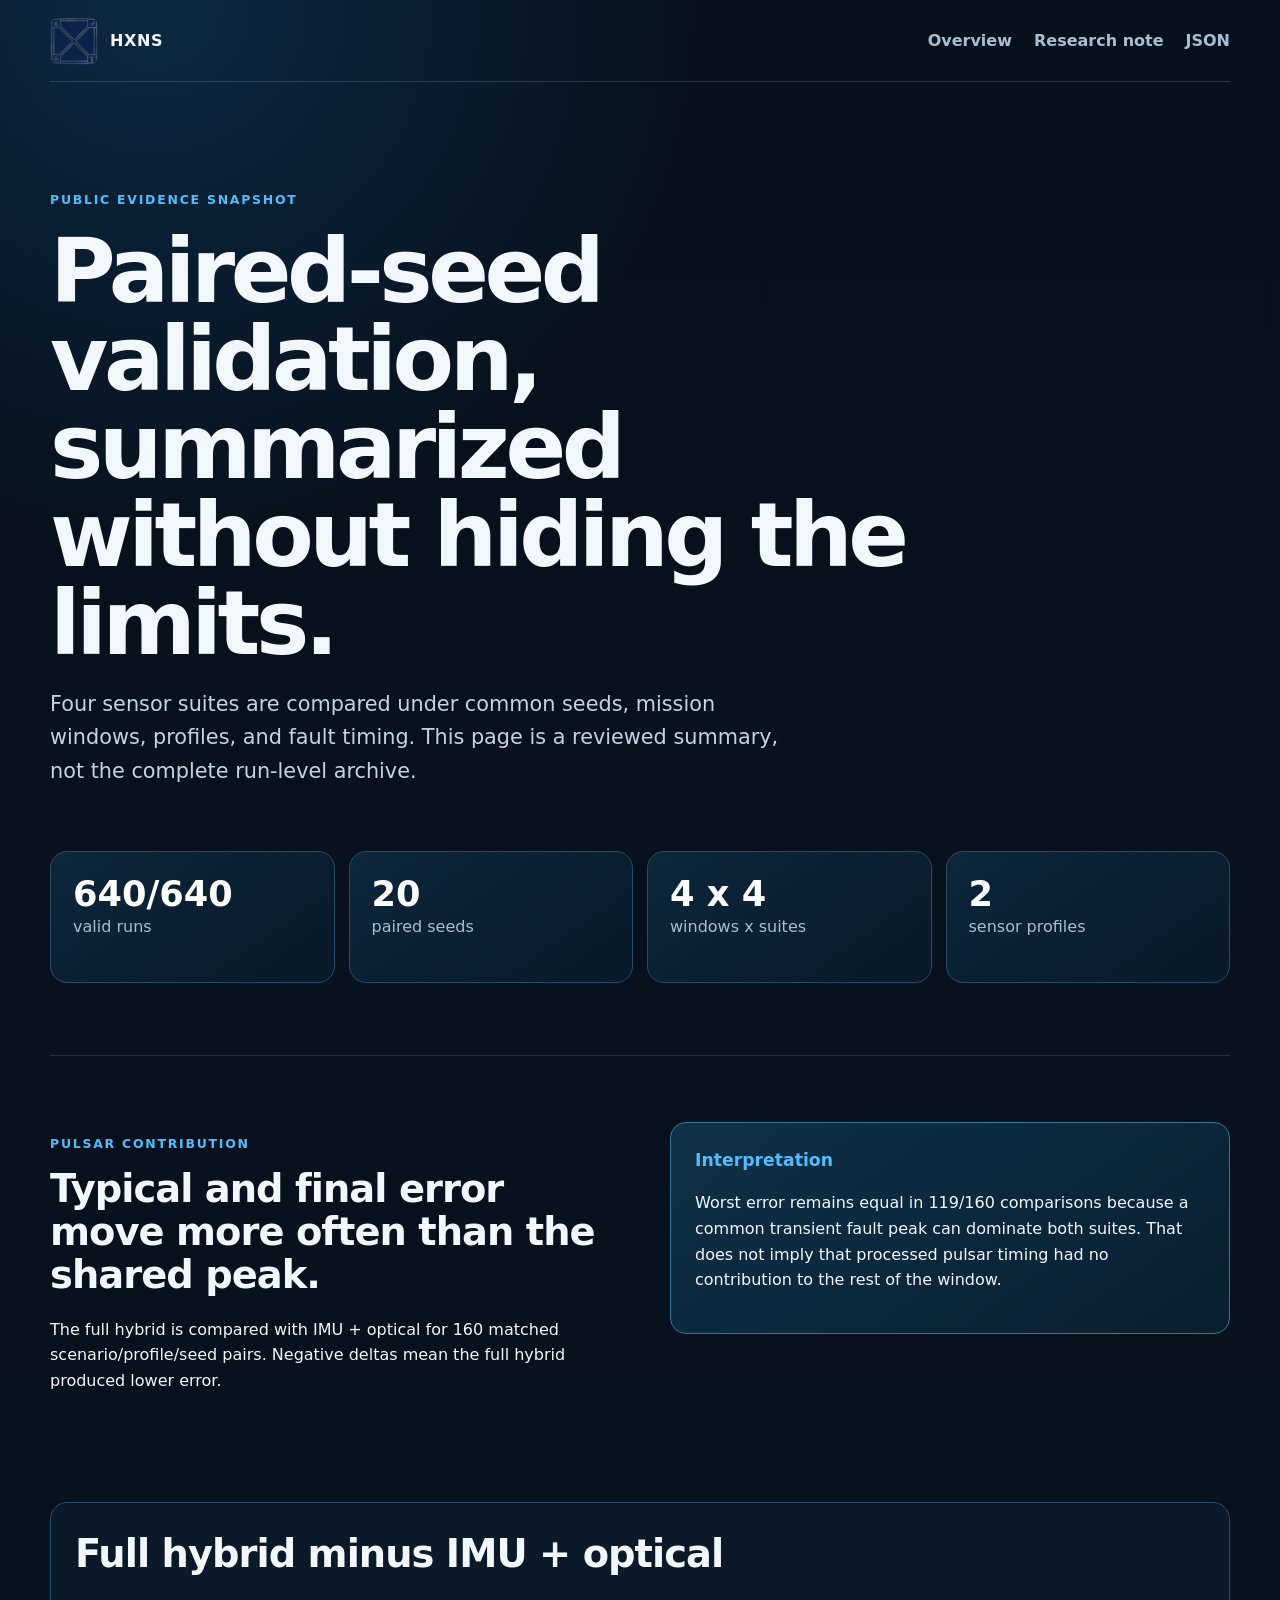
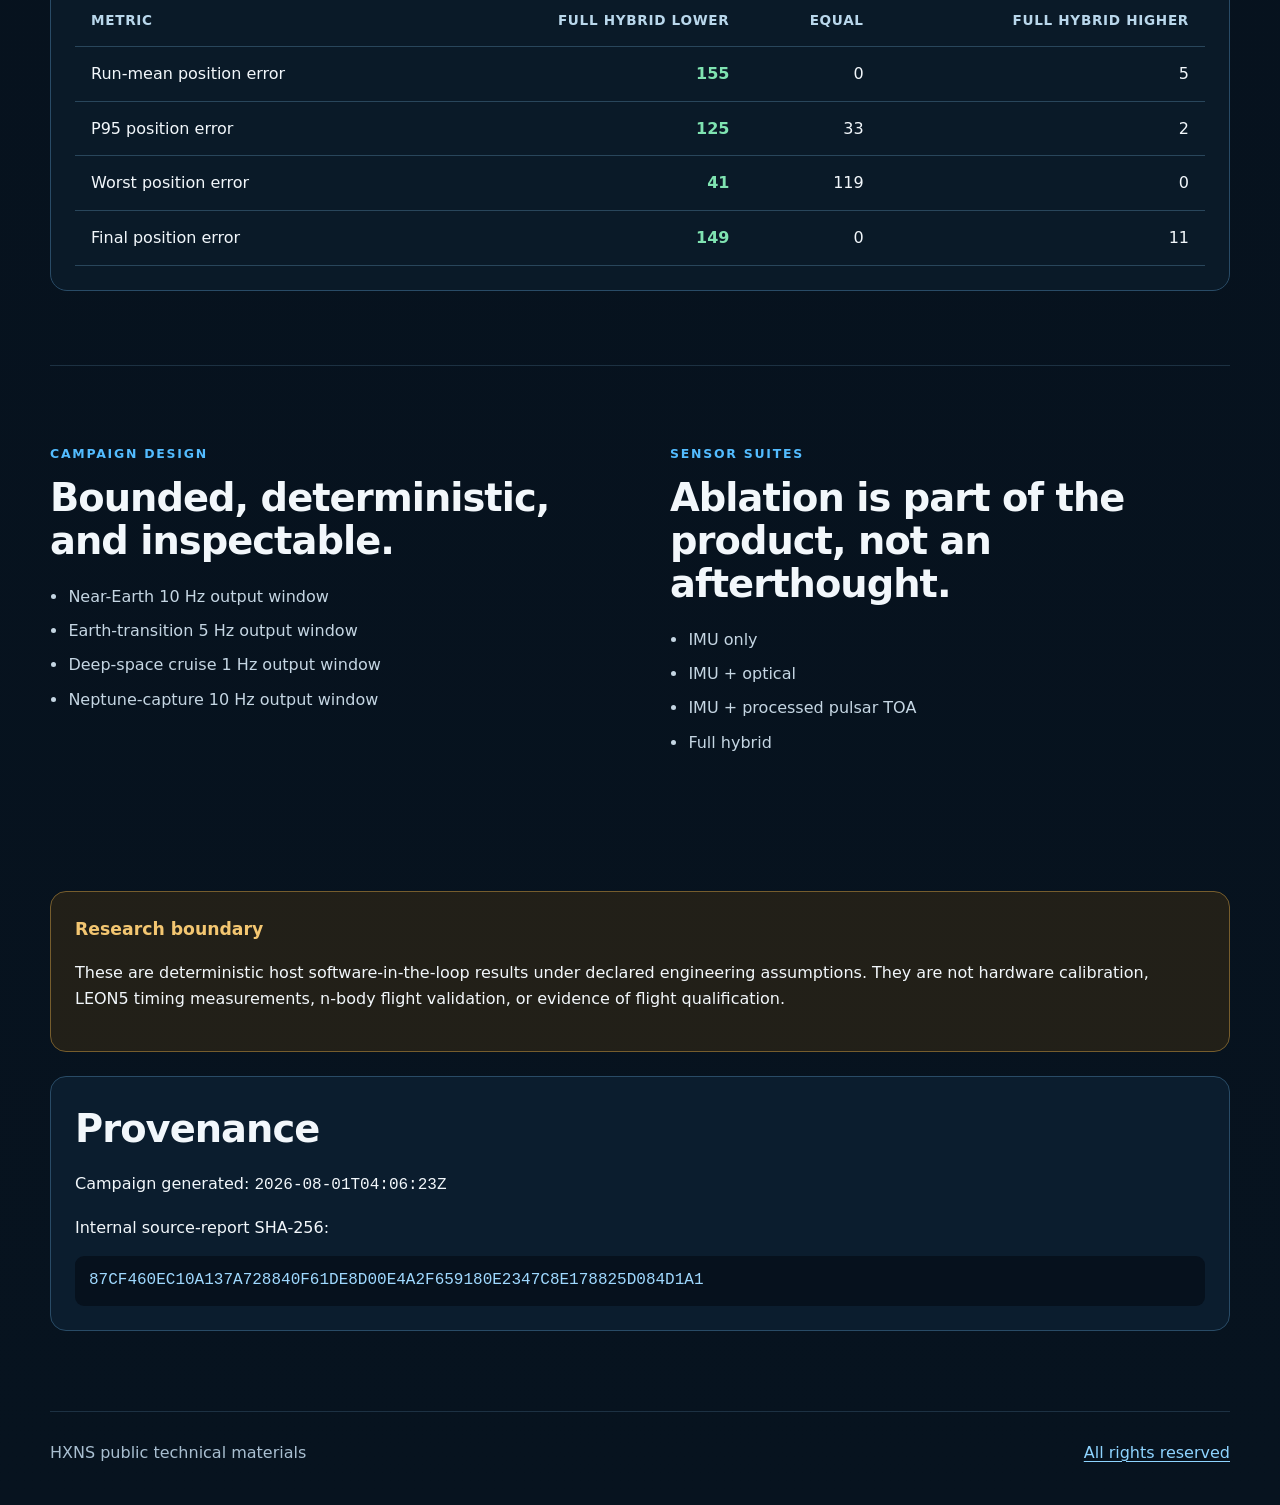
==== samples/sample-validation-summary.html @ 18512084 "Build public HXNS evaluation showcase" ====
<!doctype html>
<html lang="en">
<head>
  <meta charset="utf-8">
  <meta name="viewport" content="width=device-width, initial-scale=1">
  <meta name="description" content="Public summary of the HXNS paired-seed software-in-the-loop validation campaign.">
  <title>HXNS Public Validation Summary</title>
  <link rel="stylesheet" href="../styles.css">
</head>
<body>
  <header class="site-header compact-header">
    <a class="brand" href="../index.html">
      <img src="../assets/hxns-logo.png" alt="HXNS logo">
      <span>HXNS</span>
    </a>
    <nav aria-label="Primary navigation">
      <a href="../index.html">Overview</a>
      <a href="https://github.com/thanatchatharmx-eng/hxns/blob/main/docs/RESEARCH.md">Research note</a>
      <a href="sample-summary.json">JSON</a>
    </nav>
  </header>

  <main class="page-shell">
    <section class="hero report-hero">
      <p class="eyebrow">PUBLIC EVIDENCE SNAPSHOT</p>
      <h1>Paired-seed validation, summarized without hiding the limits.</h1>
      <p class="lede">Four sensor suites are compared under common seeds,
        mission windows, profiles, and fault timing. This page is a reviewed
        summary, not the complete run-level archive.</p>
    </section>

    <section class="metric-grid" aria-label="Campaign metrics">
      <article class="metric-card"><strong>640/640</strong><span>valid runs</span></article>
      <article class="metric-card"><strong>20</strong><span>paired seeds</span></article>
      <article class="metric-card"><strong>4 x 4</strong><span>windows x suites</span></article>
      <article class="metric-card"><strong>2</strong><span>sensor profiles</span></article>
    </section>

    <section class="content-section two-column">
      <div>
        <p class="eyebrow">PULSAR CONTRIBUTION</p>
        <h2>Typical and final error move more often than the shared peak.</h2>
        <p>The full hybrid is compared with IMU + optical for 160 matched
          scenario/profile/seed pairs. Negative deltas mean the full hybrid
          produced lower error.</p>
      </div>
      <div class="callout">
        <strong>Interpretation</strong>
        <p>Worst error remains equal in 119/160 comparisons because a common
          transient fault peak can dominate both suites. That does not imply
          that processed pulsar timing had no contribution to the rest of the
          window.</p>
      </div>
    </section>

    <section class="table-wrap" aria-labelledby="ablation-title">
      <h2 id="ablation-title">Full hybrid minus IMU + optical</h2>
      <table>
        <thead><tr><th>Metric</th><th>Full hybrid lower</th><th>Equal</th><th>Full hybrid higher</th></tr></thead>
        <tbody>
          <tr><td>Run-mean position error</td><td class="good">155</td><td>0</td><td>5</td></tr>
          <tr><td>P95 position error</td><td class="good">125</td><td>33</td><td>2</td></tr>
          <tr><td>Worst position error</td><td class="good">41</td><td>119</td><td>0</td></tr>
          <tr><td>Final position error</td><td class="good">149</td><td>0</td><td>11</td></tr>
        </tbody>
      </table>
    </section>

    <section class="content-section two-column">
      <div>
        <p class="eyebrow">CAMPAIGN DESIGN</p>
        <h2>Bounded, deterministic, and inspectable.</h2>
        <ul class="clean-list">
          <li>Near-Earth 10 Hz output window</li>
          <li>Earth-transition 5 Hz output window</li>
          <li>Deep-space cruise 1 Hz output window</li>
          <li>Neptune-capture 10 Hz output window</li>
        </ul>
      </div>
      <div>
        <p class="eyebrow">SENSOR SUITES</p>
        <h2>Ablation is part of the product, not an afterthought.</h2>
        <ul class="clean-list">
          <li>IMU only</li>
          <li>IMU + optical</li>
          <li>IMU + processed pulsar TOA</li>
          <li>Full hybrid</li>
        </ul>
      </div>
    </section>

    <section class="warning-card">
      <strong>Research boundary</strong>
      <p>These are deterministic host software-in-the-loop results under
        declared engineering assumptions. They are not hardware calibration,
        LEON5 timing measurements, n-body flight validation, or evidence of
        flight qualification.</p>
    </section>

    <section class="provenance">
      <h2>Provenance</h2>
      <p>Campaign generated: <code>2026-08-01T04:06:23Z</code></p>
      <p>Internal source-report SHA-256:</p>
      <code class="hash">87CF460EC10A137A728840F61DE8D00E4A2F659180E2347C8E178825D084D1A1</code>
    </section>
  </main>

  <footer>
    <span>HXNS public technical materials</span>
    <a href="../LICENSE">All rights reserved</a>
  </footer>
</body>
</html>
---- styles.css ----
:root {
  color-scheme: dark;
  --bg: #06111d;
  --panel: #0b1c2b;
  --panel-2: #10263a;
  --line: #294b66;
  --text: #f2f7fb;
  --muted: #a9bfd1;
  --blue: #53bcff;
  --blue-2: #1f74b6;
  --green: #7fe3b1;
  --amber: #f3c671;
  --max: 1180px;
}
* { box-sizing: border-box; }
html { scroll-behavior: smooth; }
body {
  margin: 0;
  background:
    radial-gradient(circle at 12% 0%, rgba(35, 116, 178, .24), transparent 34rem),
    linear-gradient(180deg, #06111d 0%, #07131f 100%);
  color: var(--text);
  font: 16px/1.6 Inter, ui-sans-serif, system-ui, -apple-system, "Segoe UI", sans-serif;
}
a { color: #8ed4ff; text-decoration-thickness: 1px; text-underline-offset: 3px; }
a:hover { color: #c6ecff; }
code { font-family: "Cascadia Code", "SFMono-Regular", Consolas, monospace; }

.site-header {
  width: min(calc(100% - 40px), var(--max));
  margin: 0 auto;
  min-height: 82px;
  display: flex;
  align-items: center;
  justify-content: space-between;
  gap: 28px;
}
.compact-header { border-bottom: 1px solid rgba(105, 151, 185, .28); }
.brand { display: flex; align-items: center; gap: 12px; color: var(--text); text-decoration: none; font-weight: 800; letter-spacing: .04em; }
.brand img { width: 48px; height: 48px; border-radius: 9px; }
nav { display: flex; flex-wrap: wrap; gap: 22px; }
nav a { color: var(--muted); text-decoration: none; font-weight: 650; }

.page-shell { width: min(calc(100% - 40px), var(--max)); margin: 0 auto; }
.hero { padding: 96px 0 76px; }
.report-hero { padding-bottom: 42px; }
.hero-grid { display: grid; grid-template-columns: 1.1fr .9fr; gap: 52px; align-items: center; }
.eyebrow { color: var(--blue); font-size: .78rem; font-weight: 850; letter-spacing: .14em; text-transform: uppercase; }
h1 { max-width: 880px; margin: .2em 0; font-size: clamp(2.7rem, 7vw, 5.7rem); line-height: .98; letter-spacing: -.05em; }
h2 { margin: .15em 0 .55em; font-size: clamp(1.65rem, 3vw, 2.6rem); line-height: 1.12; letter-spacing: -.025em; }
h3 { margin: 0 0 .35em; font-size: 1.18rem; }
.lede { max-width: 760px; color: #c3d4e1; font-size: clamp(1.08rem, 2vw, 1.3rem); }
.hero-visual { border: 1px solid var(--line); border-radius: 24px; padding: 18px; background: rgba(10, 28, 44, .74); box-shadow: 0 28px 70px rgba(0, 0, 0, .28); }
.hero-visual img { display: block; width: 100%; border-radius: 15px; }
.cta-row { display: flex; flex-wrap: wrap; gap: 12px; margin-top: 28px; }
.button { display: inline-flex; align-items: center; min-height: 46px; padding: 0 20px; border: 1px solid #4ba7df; border-radius: 11px; background: linear-gradient(135deg, #2378b8, #145485); color: white; text-decoration: none; font-weight: 800; }
.button.secondary { background: transparent; border-color: var(--line); color: #c7d9e6; }

.metric-grid { display: grid; grid-template-columns: repeat(4, 1fr); gap: 14px; margin: 0 0 72px; }
.metric-card { min-height: 132px; padding: 22px; border: 1px solid var(--line); border-radius: 17px; background: linear-gradient(145deg, rgba(14, 40, 61, .94), rgba(8, 25, 40, .94)); }
.metric-card strong { display: block; font-size: 2.2rem; line-height: 1.15; color: #fff; }
.metric-card span { color: var(--muted); }

.content-section { padding: 66px 0; border-top: 1px solid rgba(79, 120, 150, .3); }
.two-column { display: grid; grid-template-columns: 1fr 1fr; gap: 60px; align-items: start; }
.card-grid { display: grid; grid-template-columns: repeat(3, 1fr); gap: 16px; margin-top: 30px; }
.info-card, .callout, .warning-card, .provenance { padding: 24px; border: 1px solid var(--line); border-radius: 16px; background: rgba(12, 31, 48, .88); }
.callout { border-color: #2f789e; background: linear-gradient(145deg, rgba(18, 61, 87, .72), rgba(10, 32, 49, .92)); }
.callout strong, .warning-card strong { display: block; margin-bottom: 8px; color: var(--blue); font-size: 1.08rem; }
.warning-card { margin: 54px 0 24px; border-color: #765d2d; background: rgba(69, 48, 18, .44); }
.warning-card strong { color: var(--amber); }
.provenance { margin: 24px 0 80px; }
.hash { display: block; overflow-wrap: anywhere; padding: 12px 14px; border-radius: 9px; background: #06111d; color: #9fd9ff; }
.clean-list { padding-left: 1.15rem; }
.clean-list li { margin: .55rem 0; color: #c5d6e3; }

.table-wrap { overflow-x: auto; margin: 26px 0 74px; padding: 24px; border: 1px solid var(--line); border-radius: 17px; background: rgba(10, 27, 42, .9); }
table { width: 100%; border-collapse: collapse; min-width: 680px; }
th, td { padding: 14px 16px; border-bottom: 1px solid #29465b; text-align: right; }
th:first-child, td:first-child { text-align: left; }
th { color: #b9d7eb; font-size: .85rem; text-transform: uppercase; letter-spacing: .05em; }
td.good { color: var(--green); font-weight: 800; }

footer { width: min(calc(100% - 40px), var(--max)); margin: 0 auto; padding: 28px 0 42px; border-top: 1px solid rgba(79, 120, 150, .3); display: flex; justify-content: space-between; gap: 20px; color: var(--muted); }

@media (max-width: 850px) {
  .hero-grid, .two-column { grid-template-columns: 1fr; }
  .card-grid { grid-template-columns: 1fr; }
  .metric-grid { grid-template-columns: repeat(2, 1fr); }
  nav { display: none; }
  .hero { padding-top: 58px; }
}
@media (max-width: 520px) {
  .site-header, .page-shell, footer { width: min(calc(100% - 24px), var(--max)); }
  .metric-grid { grid-template-columns: 1fr; }
  footer { flex-direction: column; }
}
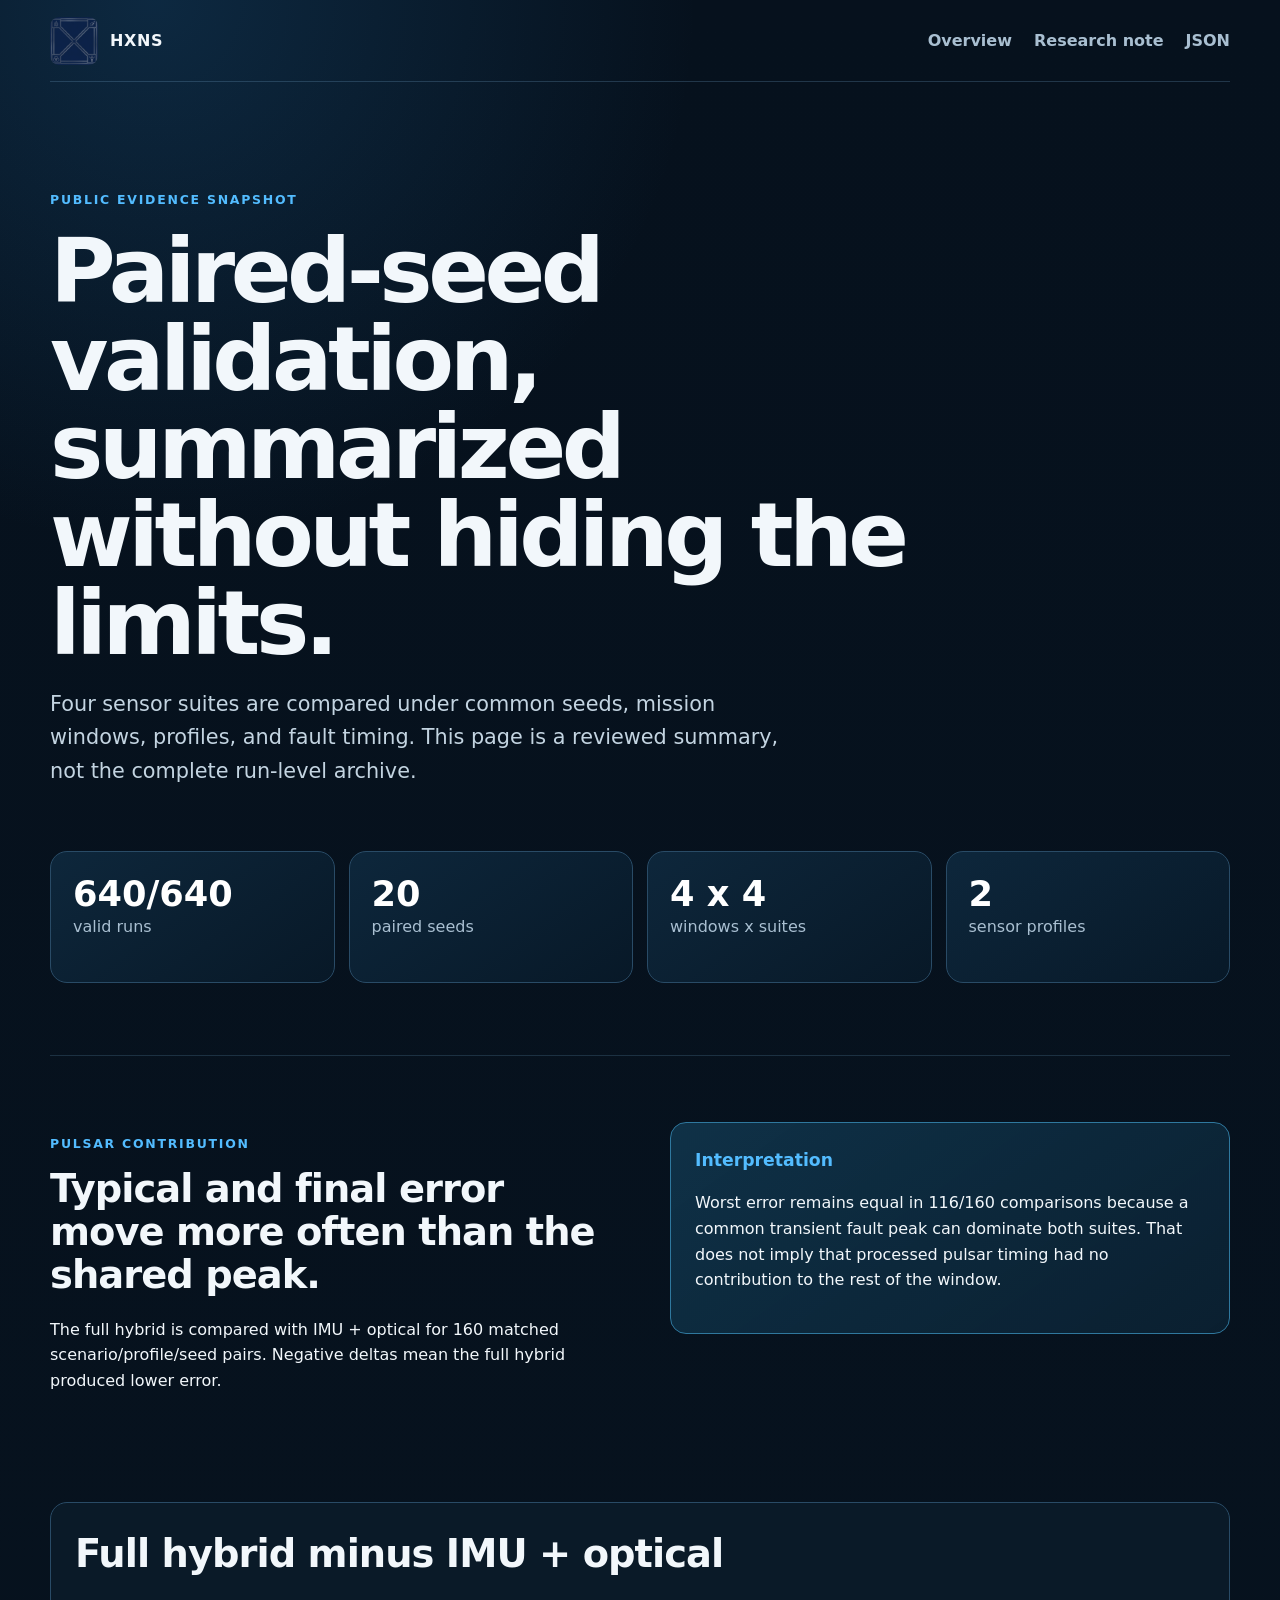
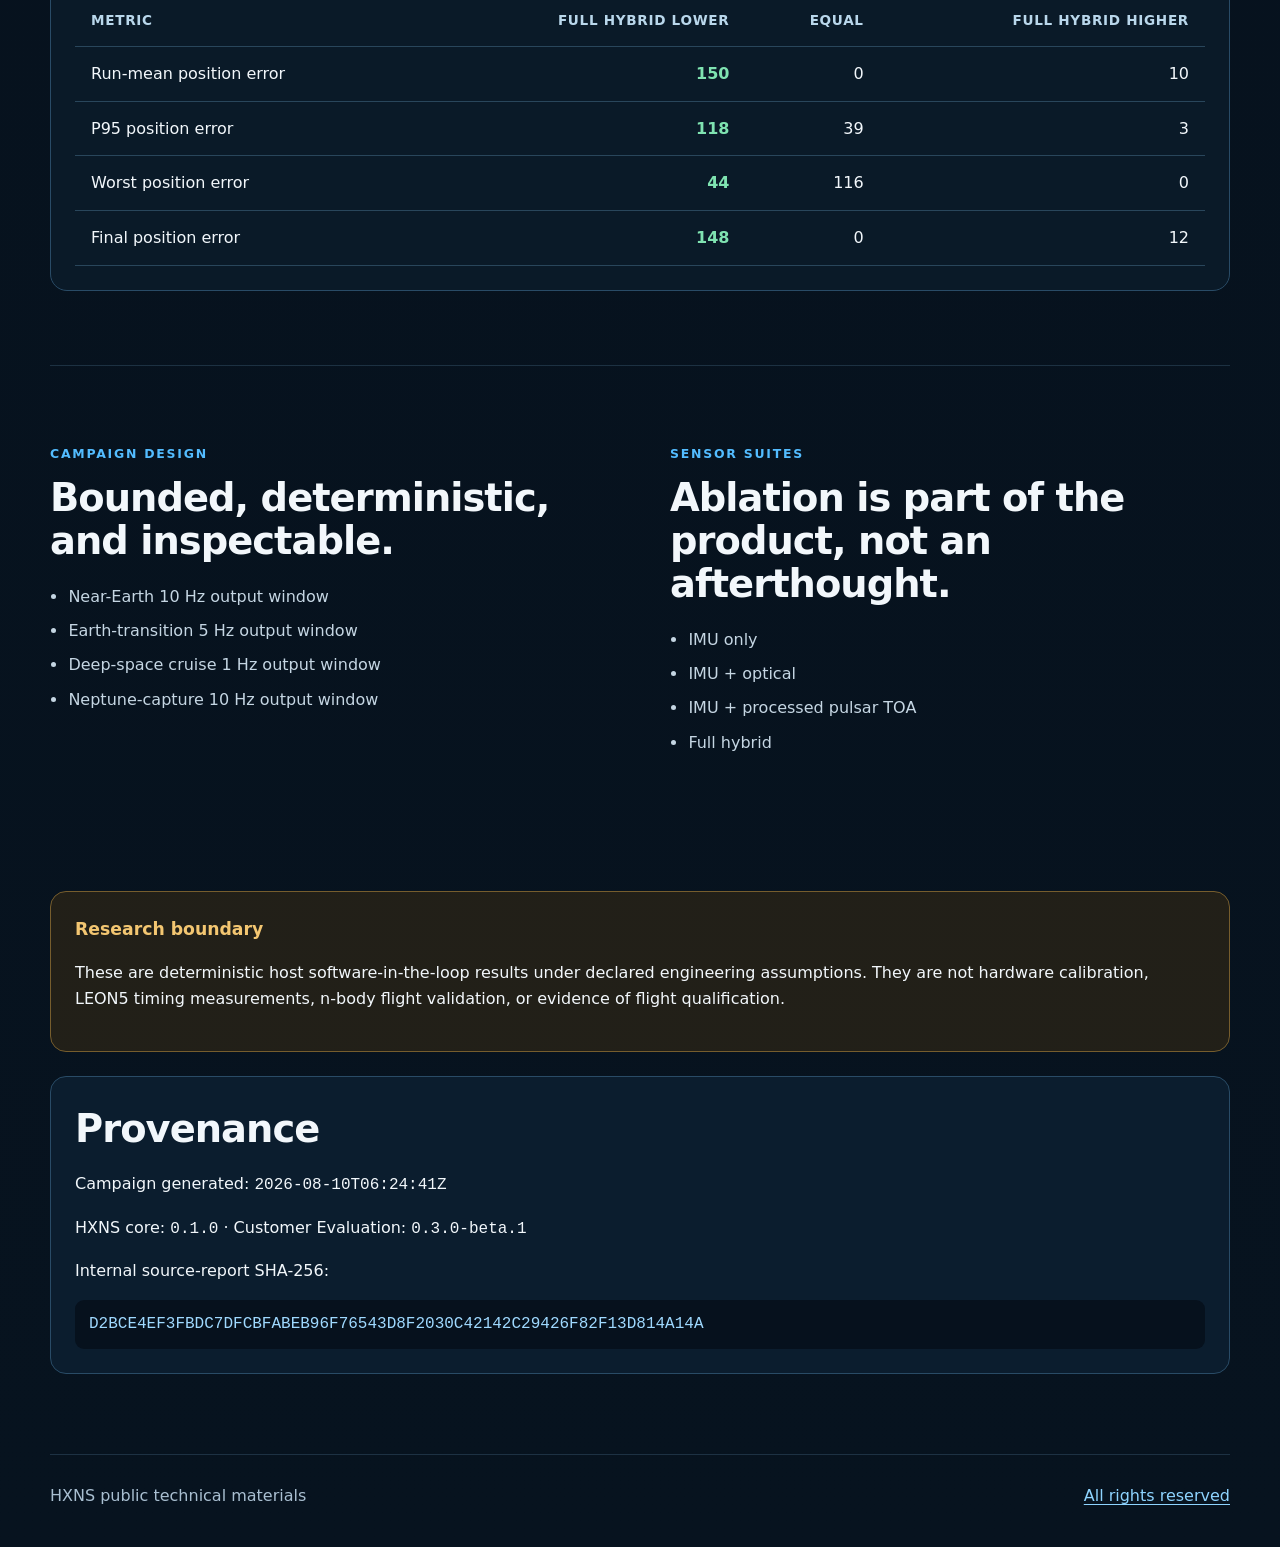
==== commit 42abe39b: "site: align public R0 evidence and fit checks" ====
--- a/samples/sample-validation-summary.html
+++ b/samples/sample-validation-summary.html
@@ -46,7 +46,7 @@
       </div>
       <div class="callout">
         <strong>Interpretation</strong>
-        <p>Worst error remains equal in 119/160 comparisons because a common
+        <p>Worst error remains equal in 116/160 comparisons because a common
           transient fault peak can dominate both suites. That does not imply
           that processed pulsar timing had no contribution to the rest of the
           window.</p>
@@ -58,10 +58,10 @@
       <table>
         <thead><tr><th>Metric</th><th>Full hybrid lower</th><th>Equal</th><th>Full hybrid higher</th></tr></thead>
         <tbody>
-          <tr><td>Run-mean position error</td><td class="good">155</td><td>0</td><td>5</td></tr>
-          <tr><td>P95 position error</td><td class="good">125</td><td>33</td><td>2</td></tr>
-          <tr><td>Worst position error</td><td class="good">41</td><td>119</td><td>0</td></tr>
-          <tr><td>Final position error</td><td class="good">149</td><td>0</td><td>11</td></tr>
+          <tr><td>Run-mean position error</td><td class="good">150</td><td>0</td><td>10</td></tr>
+          <tr><td>P95 position error</td><td class="good">118</td><td>39</td><td>3</td></tr>
+          <tr><td>Worst position error</td><td class="good">44</td><td>116</td><td>0</td></tr>
+          <tr><td>Final position error</td><td class="good">148</td><td>0</td><td>12</td></tr>
         </tbody>
       </table>
     </section>
@@ -99,9 +99,10 @@
 
     <section class="provenance">
       <h2>Provenance</h2>
-      <p>Campaign generated: <code>2026-08-01T04:06:23Z</code></p>
+      <p>Campaign generated: <code>2026-08-10T06:24:41Z</code></p>
+      <p>HXNS core: <code>0.1.0</code> · Customer Evaluation: <code>0.3.0-beta.1</code></p>
       <p>Internal source-report SHA-256:</p>
-      <code class="hash">87CF460EC10A137A728840F61DE8D00E4A2F659180E2347C8E178825D084D1A1</code>
+      <code class="hash">D2BCE4EF3FBDC7DFCBFABEB96F76543D8F2030C42142C29426F82F13D814A14A</code>
     </section>
   </main>
 
--- a/styles.css
+++ b/styles.css
@@ -46,6 +46,7 @@
 .report-hero { padding-bottom: 42px; }
 .hero-grid { display: grid; grid-template-columns: 1.1fr .9fr; gap: 52px; align-items: center; }
 .eyebrow { color: var(--blue); font-size: .78rem; font-weight: 850; letter-spacing: .14em; text-transform: uppercase; }
+.status-badge { display: inline-flex; margin: 8px 0 18px; padding: 7px 12px; border: 1px solid rgba(127, 227, 177, .52); border-radius: 999px; background: rgba(24, 91, 69, .24); color: var(--green); font-size: .76rem; font-weight: 850; letter-spacing: .1em; }
 h1 { max-width: 880px; margin: .2em 0; font-size: clamp(2.7rem, 7vw, 5.7rem); line-height: .98; letter-spacing: -.05em; }
 h2 { margin: .15em 0 .55em; font-size: clamp(1.65rem, 3vw, 2.6rem); line-height: 1.12; letter-spacing: -.025em; }
 h3 { margin: 0 0 .35em; font-size: 1.18rem; }
@@ -74,6 +75,68 @@
 .clean-list { padding-left: 1.15rem; }
 .clean-list li { margin: .55rem 0; color: #c5d6e3; }
 
+.section-heading { max-width: 860px; }
+.compact-lede { max-width: 850px; }
+.sponsored-section { position: relative; }
+.sponsored-section::before {
+  content: "";
+  position: absolute;
+  inset: 38px -32px 20px;
+  z-index: -1;
+  border: 1px solid rgba(72, 165, 222, .22);
+  border-radius: 28px;
+  background: radial-gradient(circle at 15% 0%, rgba(41, 140, 203, .13), transparent 38rem);
+}
+.stage-roadmap {
+  display: flex;
+  align-items: stretch;
+  gap: 8px;
+  margin-top: 30px;
+  overflow-x: auto;
+  padding-bottom: 6px;
+}
+.stage-roadmap > b { display: flex; align-items: center; color: var(--blue); }
+.stage-node {
+  min-width: 170px;
+  padding: 13px 14px;
+  border: 1px solid var(--line);
+  border-radius: 12px;
+  background: rgba(8, 27, 43, .9);
+  color: #d3e2ec;
+  font-weight: 750;
+}
+.stage-node small { display: block; margin-bottom: 2px; color: var(--muted); font-size: .65rem; letter-spacing: .1em; }
+.stage-node.current { border-color: rgba(127, 227, 177, .56); background: rgba(24, 91, 69, .24); color: var(--green); }
+.stage-node.current small { color: #a9efd0; }
+.engagement-grid { display: grid; grid-template-columns: repeat(3, 1fr); gap: 16px; margin-top: 32px; }
+.engagement-card {
+  min-height: 276px;
+  display: flex;
+  flex-direction: column;
+  padding: 24px;
+  border: 1px solid var(--line);
+  border-radius: 17px;
+  background: linear-gradient(150deg, rgba(14, 42, 64, .96), rgba(7, 24, 38, .96));
+}
+.engagement-card p { color: #bfd1df; }
+.engagement-card strong { margin-top: auto; color: var(--green); font-size: .93rem; }
+.engagement-label { color: var(--blue); font-size: .72rem; font-weight: 850; letter-spacing: .12em; }
+.sponsor-process {
+  display: flex;
+  align-items: center;
+  gap: 10px;
+  margin-top: 20px;
+  padding: 16px 18px;
+  overflow-x: auto;
+  border: 1px solid rgba(89, 174, 226, .28);
+  border-radius: 13px;
+  background: rgba(7, 25, 40, .78);
+  color: #c9dce9;
+  white-space: nowrap;
+}
+.sponsor-process b { color: var(--blue); }
+.privacy-note { max-width: 920px; color: var(--muted); font-size: .9rem; }
+
 .table-wrap { overflow-x: auto; margin: 26px 0 74px; padding: 24px; border: 1px solid var(--line); border-radius: 17px; background: rgba(10, 27, 42, .9); }
 table { width: 100%; border-collapse: collapse; min-width: 680px; }
 th, td { padding: 14px 16px; border-bottom: 1px solid #29465b; text-align: right; }
@@ -85,10 +148,12 @@
 
 @media (max-width: 850px) {
   .hero-grid, .two-column { grid-template-columns: 1fr; }
-  .card-grid { grid-template-columns: 1fr; }
+  .card-grid, .engagement-grid { grid-template-columns: 1fr; }
   .metric-grid { grid-template-columns: repeat(2, 1fr); }
   nav { display: none; }
   .hero { padding-top: 58px; }
+  .engagement-card { min-height: 0; }
+  .sponsored-section::before { inset: 38px 0 20px; }
 }
 @media (max-width: 520px) {
   .site-header, .page-shell, footer { width: min(calc(100% - 24px), var(--max)); }
